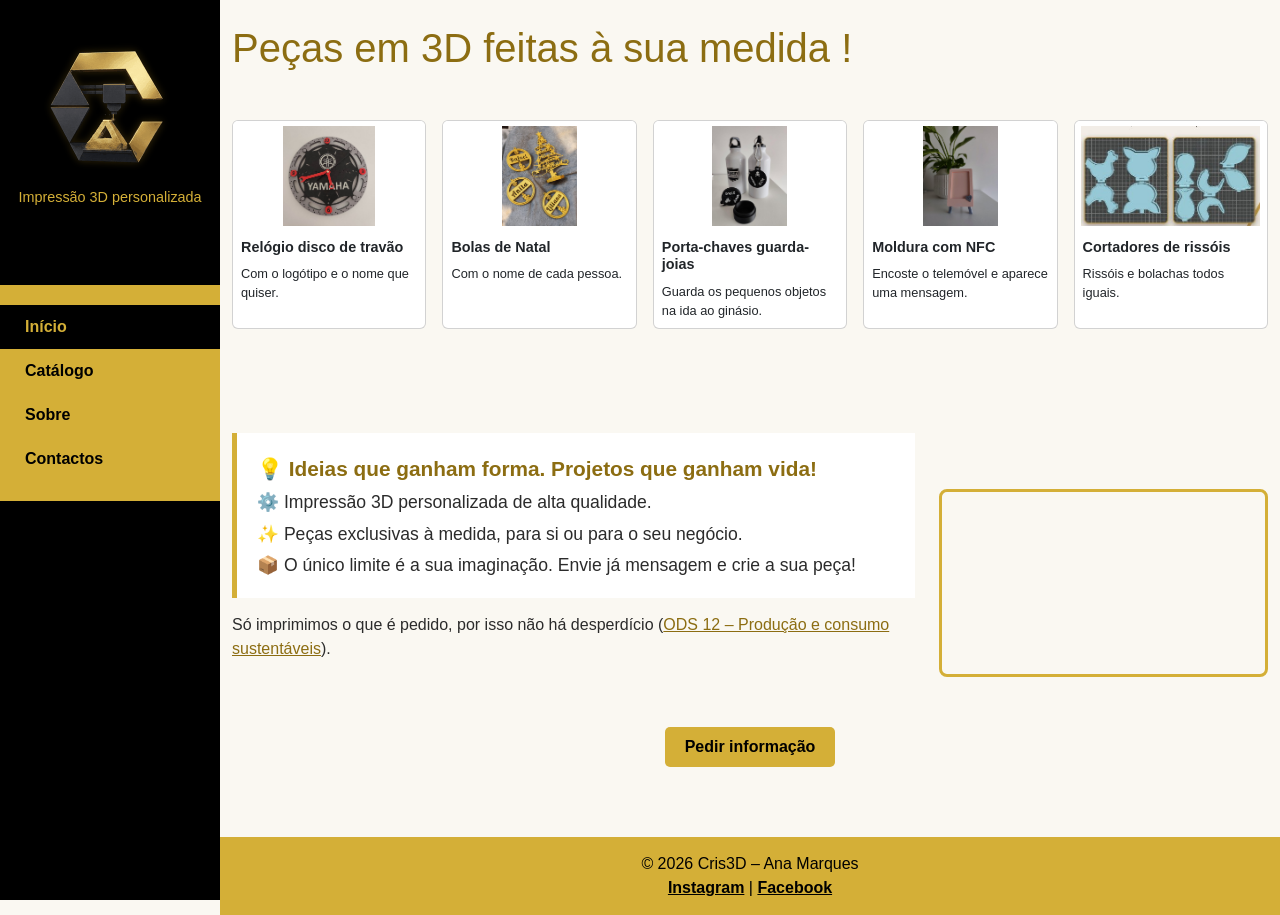
==== index.html @ 52963b5e "Add files via upload" ====
<!DOCTYPE html>
<html lang="pt">
<head>
	<meta charset="UTF-8">
	<meta name="viewport" content="width=device-width, initial-scale=1">
	<title>Início | Cris3D</title>
	<link href="https://cdn.jsdelivr.net/npm/bootstrap@5.3.3/dist/css/bootstrap.min.css" rel="stylesheet">
	<link href="style.css" rel="stylesheet">
</head>
<body>
	<header>
		<div class="container text-center py-3">
			<img src="img/logo-animado.gif" alt="Logótipo Cris3D a imprimir a pirâmide" class="logo-menu">
			<p class="slogan">Impressão 3D personalizada</p>
		</div>
		<nav>
			<ul class="menu">
				<li><a href="index.html" class="ativo" aria-current="page">Início</a></li>
				<li><a href="catalogo.html">Catálogo</a></li>
				<li><a href="sobre.html">Sobre</a></li>
				<li><a href="contactos.html">Contactos</a></li>
			</ul>
		</nav>
	</header>
	<main class="container py-4">
		<h1 class="mb-5">Peças em 3D feitas à sua medida !</h1>
		<div class="row row-cols-2 row-cols-md-3 row-cols-lg-5 g-3">
			<div class="col">
				<div class="card h-100">
					<img src="img/relogio-disco.jpg" class="card-img-top" alt="Relógio de parede em forma de disco de travão">
					<div class="card-body">
						<h3>Relógio disco de travão</h3>
						<p>Com o logótipo e o nome que quiser.</p>
					</div>
				</div>
			</div>
			<div class="col">
				<div class="card h-100">
					<img src="img/bolas-natal.jpg" class="card-img-top" alt="Bolas de Natal douradas com nomes">
					<div class="card-body">
						<h3>Bolas de Natal</h3>
						<p>Com o nome de cada pessoa.</p>
					</div>
				</div>
			</div>
			<div class="col">
				<div class="card h-100">
					<img src="img/porta-chaves-anilha.jpg" class="card-img-top" alt="Porta-chaves em forma de anilha de ginásio">
					<div class="card-body">
						<h3>Porta-chaves guarda-joias</h3>
						<p>Guarda os pequenos objetos na ida ao ginásio.</p>
					</div>
				</div>
			</div>
			<div class="col">
				<div class="card h-100">
					<img src="img/moldura.jpg" class="card-img-top" alt="Moldura cor-de-rosa com cavalete e coração com NFC">
					<div class="card-body">
						<h3>Moldura com NFC</h3>
						<p>Encoste o telemóvel e aparece uma mensagem.</p>
					</div>
				</div>
			</div>
			<div class="col">
				<div class="card h-100">
					<img src="img/cortadores-bolachas.jpg" class="card-img-top" alt="Desenho 3D de cortadores">
					<div class="card-body">
						<h3>Cortadores de rissóis</h3>
						<p>Rissóis e bolachas todos iguais.</p>
					</div>
				</div>
			</div>
		</div>
		<div class="row g-4 align-items-end espaco-slogan">
			<div class="col-md-8">
				<div class="apresentacao">
					<p class="destaque">&#128161; Ideias que ganham forma. Projetos que ganham vida!</p>
					<p>&#9881;&#65039; Impressão 3D personalizada de alta qualidade.</p>
					<p>&#10024; Peças exclusivas à medida, para si ou para o seu negócio.</p>
					<p>&#128230; O único limite é a sua imaginação. Envie já mensagem e crie a sua peça!</p>
				</div>
				<p>Só imprimimos o que é pedido, por isso não há desperdício
				(<a href="https://ods.pt/ods/" target="_blank" title="Objetivos de Desenvolvimento Sustentável">ODS 12 &ndash; Produção e consumo sustentáveis</a>).</p>
			</div>
			<div class="col-md-4">
				<div class="ratio ratio-16x9 video-promo">
					<iframe src="https://www.youtube.com/embed/fbozHAjJ8dA"
						title="Vídeo de apresentação da Cris3D"
						referrerpolicy="strict-origin-when-cross-origin" allowfullscreen></iframe>
				</div>
			</div>
		</div>
		<p class="text-center espaco-botao">
			<a href="contactos.html" class="botao">Pedir informação</a>
		</p>
	</main>
	<footer>
		<p>&copy; 2026 Cris3D &ndash; Ana Marques</p>
		<p>
			<a href="https://www.instagram.com/cris3d.print/" target="_blank">Instagram</a> |
			<a href="https://www.facebook.com/CRIS3DPRINT" target="_blank">Facebook</a>
		</p>
	</footer>

</body>
</html>
---- style.css ----
body {
	font-family: verdana, arial, sans-serif;
	background-color: #FAF8F2;
	color: #2B2B2B;
	min-height: 100vh;         
	display: flex;
	flex-direction: column;    
	padding-left: 220px;       
}

main {
	flex: 1;                 
}

main a {
	color: #8C6D12;
}

h1, h2 {
	color: #8C6D12;
}

h2 {
	margin-top: 30px;
}

header {
	background-color: black;
	position: fixed;         
	top: 0;
	left: 0;
	width: 220px;
	height: 100vh;             
	overflow-y: auto;
}

header .container {
	padding-top: 30px !important;
}

.logo-menu {
	width: 160px;              
	height: auto;
}

.slogan {
	color: #D4AF37;
	margin: 5px 0 0 0;
	font-size: 0.9rem;
}

.menu {
	list-style: none;
	background-color: #D4AF37;  
	text-align: left;
	padding: 20px 0;
	margin-top: 60px;          
	margin-bottom: 0;
}

.menu li {
	display: block;            
	margin: 0;
}

.menu a {
	display: block;
	padding: 10px 25px;
	color: black;
	font-weight: bold;
	text-decoration: none;
}

.menu a.ativo,
.menu a:hover {
	background-color: black;
	color: #D4AF37;
}

.apresentacao {
	max-width: 800px;
	padding: 15px 20px;
	margin-bottom: 15px;
	border-left: 5px solid #D4AF37;
	background-color: white;
}

.apresentacao p {
	margin: 5px 0;
	font-size: 1.1rem;
}

.apresentacao .destaque {
	font-weight: bold;
	font-size: 1.3rem;
	color: #8C6D12;
}

.espaco-slogan {
	margin-top: 80px;
}

.espaco-botao {
	margin-top: 50px;
}

.video-promo {
	border: 3px solid #D4AF37;
	border-radius: 8px;
	overflow: hidden;
}


.card-img-top {
	height: 110px;
	object-fit: contain;       
	background-color: white;
	padding: 5px;
}

.card-body {
	padding: 8px;
}

.card h3 {
	font-size: 0.9rem;
	font-weight: bold;
}

.card p {
	font-size: 0.8rem;
	margin: 0;
}


.material h3 {
	font-size: 1.3rem;
	color: #8C6D12;
}

.material p {
	font-size: 1rem;
	margin-bottom: 8px;
}


.contactos {
	padding: 10px 15px;
	border-left: 5px solid #D4AF37;
	background-color: white;
	font-size: 0.9rem;
}

.contactos p {
	margin: 3px 0;
}

.contactos address {
	margin: 0;
}


.obrigado {
	max-width: 600px;
	margin: 40px auto;
	padding: 30px;
	background-color: white;
	border-top: 5px solid #D4AF37;
}

.botao {
	display: inline-block;
	padding: 8px 20px;
	border: none;
	border-radius: 5px;
	background-color: #D4AF37;
	color: black;
	font-weight: bold;
	text-decoration: none;
}

.botao:hover {
	background-color: #B8962E; 
}


footer {
	background-color: #D4AF37;
	color: black;
	text-align: center;
	padding: 15px;
	margin-top: 30px;
}

footer p {
	margin: 0;
}

footer a {
	color: black;
	font-weight: bold;
}
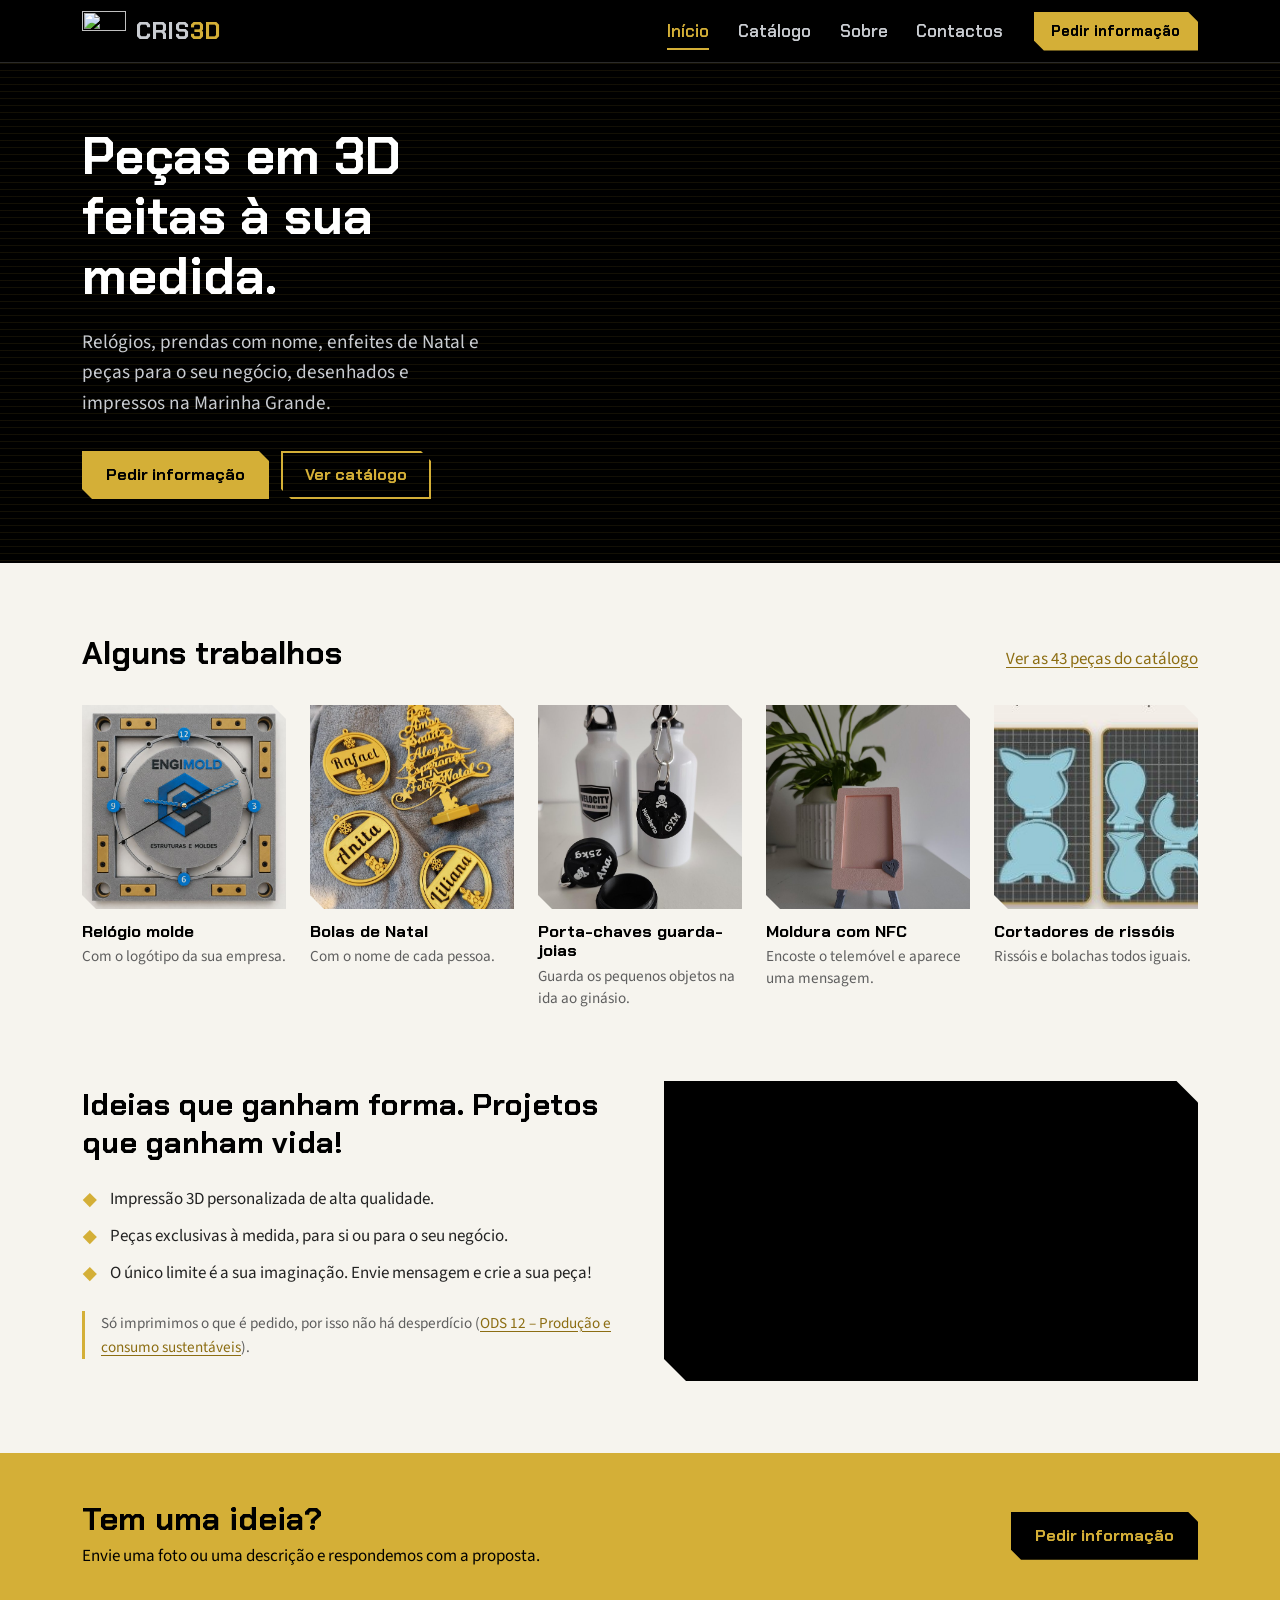
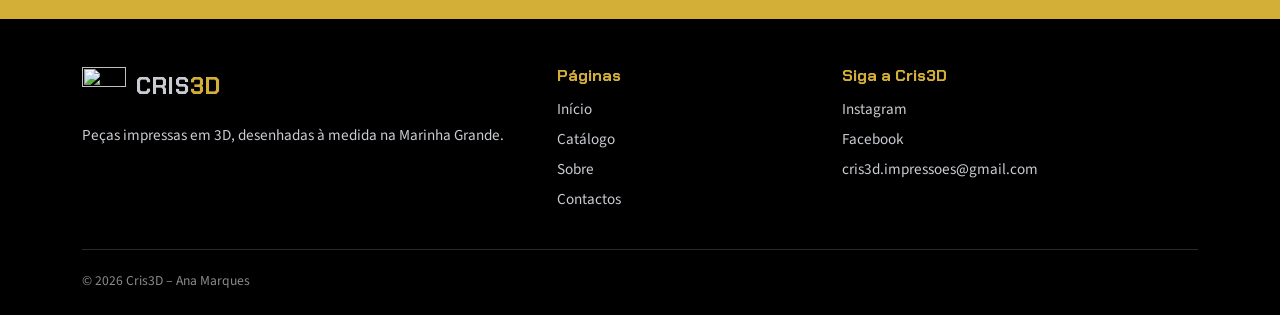
==== commit d58af5d2: "Add files via upload" ====
--- a/index.html
+++ b/index.html
@@ -3,104 +3,198 @@
 <head>
 	<meta charset="UTF-8">
 	<meta name="viewport" content="width=device-width, initial-scale=1">
-	<title>Início | Cris3D</title>
+	<title>Cris3D | Impressão 3D personalizada na Marinha Grande</title>
+	<meta name="description" content="Peças impressas em 3D à sua medida: relógios, prendas personalizadas, enfeites de Natal, porta-chaves e peças para empresas. Marinha Grande.">
+	<link rel="icon" href="img/emblema.png" type="image/png">
+	<link rel="preconnect" href="https://fonts.googleapis.com">
+	<link rel="preconnect" href="https://fonts.gstatic.com" crossorigin>
+	<link href="https://fonts.googleapis.com/css2?family=Chakra+Petch:wght@600;700&family=Source+Sans+3:wght@400;600&display=swap" rel="stylesheet">
 	<link href="https://cdn.jsdelivr.net/npm/bootstrap@5.3.3/dist/css/bootstrap.min.css" rel="stylesheet">
 	<link href="style.css" rel="stylesheet">
 </head>
 <body>
-	<header>
-		<div class="container text-center py-3">
-			<img src="img/logo-animado.gif" alt="Logótipo Cris3D a imprimir a pirâmide" class="logo-menu">
-			<p class="slogan">Impressão 3D personalizada</p>
-		</div>
-		<nav>
-			<ul class="menu">
-				<li><a href="index.html" class="ativo" aria-current="page">Início</a></li>
-				<li><a href="catalogo.html">Catálogo</a></li>
-				<li><a href="sobre.html">Sobre</a></li>
-				<li><a href="contactos.html">Contactos</a></li>
-			</ul>
+	<header class="cabecalho">
+		<nav class="navbar navbar-expand-lg" aria-label="Menu principal">
+			<div class="container">
+				<a class="marca" href="index.html">
+					<img src="img/emblema.png" alt="" width="44" height="40">
+					<span class="marca-nome">CRIS<span>3D</span></span>
+				</a>
+				<button class="navbar-toggler" type="button" data-bs-toggle="collapse" data-bs-target="#menu"
+					aria-controls="menu" aria-expanded="false" aria-label="Abrir menu">
+					<span class="navbar-toggler-icon"></span>
+				</button>
+				<div class="collapse navbar-collapse" id="menu">
+					<ul class="navbar-nav ms-auto align-items-lg-center">
+						<li class="nav-item"><a class="nav-link ativo" aria-current="page" href="index.html">Início</a></li>
+						<li class="nav-item"><a class="nav-link" href="catalogo.html">Catálogo</a></li>
+						<li class="nav-item"><a class="nav-link" href="sobre.html">Sobre</a></li>
+						<li class="nav-item"><a class="nav-link" href="contactos.html">Contactos</a></li>
+					</ul>
+					<a href="contactos.html" class="botao botao-pequeno ms-lg-3">Pedir informação</a>
+				</div>
+			</div>
 		</nav>
 	</header>
-	<main class="container py-4">
-		<h1 class="mb-5">Peças em 3D feitas à sua medida !</h1>
-		<div class="row row-cols-2 row-cols-md-3 row-cols-lg-5 g-3">
-			<div class="col">
-				<div class="card h-100">
-					<img src="img/relogio-disco.jpg" class="card-img-top" alt="Relógio de parede em forma de disco de travão">
-					<div class="card-body">
-						<h3>Relógio disco de travão</h3>
-						<p>Com o logótipo e o nome que quiser.</p>
-					</div>
-				</div>
-			</div>
-			<div class="col">
-				<div class="card h-100">
-					<img src="img/bolas-natal.jpg" class="card-img-top" alt="Bolas de Natal douradas com nomes">
-					<div class="card-body">
-						<h3>Bolas de Natal</h3>
-						<p>Com o nome de cada pessoa.</p>
-					</div>
-				</div>
-			</div>
-			<div class="col">
-				<div class="card h-100">
-					<img src="img/porta-chaves-anilha.jpg" class="card-img-top" alt="Porta-chaves em forma de anilha de ginásio">
-					<div class="card-body">
-						<h3>Porta-chaves guarda-joias</h3>
-						<p>Guarda os pequenos objetos na ida ao ginásio.</p>
-					</div>
-				</div>
-			</div>
-			<div class="col">
-				<div class="card h-100">
-					<img src="img/moldura.jpg" class="card-img-top" alt="Moldura cor-de-rosa com cavalete e coração com NFC">
-					<div class="card-body">
-						<h3>Moldura com NFC</h3>
-						<p>Encoste o telemóvel e aparece uma mensagem.</p>
-					</div>
-				</div>
-			</div>
-			<div class="col">
-				<div class="card h-100">
-					<img src="img/cortadores-bolachas.jpg" class="card-img-top" alt="Desenho 3D de cortadores">
-					<div class="card-body">
-						<h3>Cortadores de rissóis</h3>
-						<p>Rissóis e bolachas todos iguais.</p>
-					</div>
-				</div>
+
+	<main>
+		<section class="abertura">
+			<div class="container">
+				<div class="row align-items-center g-4 g-lg-5">
+					<div class="col-lg-7">
+						<h1>Peças em 3D feitas à sua medida.</h1>
+						<p>Relógios, prendas com nome, enfeites de Natal e peças para o seu negócio, desenhados e impressos na Marinha Grande.</p>
+						<div class="botoes">
+							<a href="contactos.html" class="botao">Pedir informação</a>
+							<a href="catalogo.html" class="botao botao-contorno">Ver catálogo</a>
+						</div>
+					</div>
+					<div class="col-lg-5">
+						<video class="abertura-video" autoplay muted loop playsinline poster="img/logo-impressao-poster.jpg"
+							aria-label="Animação do logótipo Cris3D: a impressora imprime uma pirâmide dourada">
+							<source src="img/logo-impressao.mp4" type="video/mp4">
+						</video>
+					</div>
+				</div>
+			</div>
+		</section>
+
+		<section class="secao">
+			<div class="container">
+				<div class="secao-titulo">
+					<h2>Alguns trabalhos</h2>
+					<a href="catalogo.html">Ver as 43 peças do catálogo</a>
+				</div>
+				<div class="row row-cols-2 row-cols-md-3 row-cols-lg-5 g-4">
+			<div class="col">
+				<article class="peca">
+					<button type="button" class="peca-foto" data-foto="img/relogio-molde.jpg" aria-label="Ampliar foto: Relógio molde">
+						<img src="img/relogio-molde.jpg" alt="Relógio de parede quadrado em forma de molde, com o logótipo da empresa" loading="lazy">
+					</button>
+					<h3>Relógio molde</h3>
+					<p>Com o logótipo da sua empresa.</p>
+				</article>
+			</div>
+			<div class="col">
+				<article class="peca">
+					<button type="button" class="peca-foto" data-foto="img/bolas-natal.jpg" aria-label="Ampliar foto: Bolas de Natal">
+						<img src="img/bolas-natal.jpg" alt="Bolas de Natal douradas com nomes" loading="lazy">
+					</button>
+					<h3>Bolas de Natal</h3>
+					<p>Com o nome de cada pessoa.</p>
+				</article>
+			</div>
+			<div class="col">
+				<article class="peca">
+					<button type="button" class="peca-foto" data-foto="img/porta-chaves-anilha.jpg" aria-label="Ampliar foto: Porta-chaves guarda-joias">
+						<img src="img/porta-chaves-anilha.jpg" alt="Porta-chaves em forma de anilha de ginásio, que abre e serve de caixinha" loading="lazy">
+					</button>
+					<h3>Porta-chaves guarda-joias</h3>
+					<p>Guarda os pequenos objetos na ida ao ginásio.</p>
+				</article>
+			</div>
+			<div class="col">
+				<article class="peca">
+					<button type="button" class="peca-foto" data-foto="img/moldura.jpg" aria-label="Ampliar foto: Moldura com NFC">
+						<img src="img/moldura.jpg" alt="Moldura cor-de-rosa com cavalete e coração com símbolo NFC" loading="lazy">
+					</button>
+					<h3>Moldura com NFC</h3>
+					<p>Encoste o telemóvel e aparece uma mensagem.</p>
+				</article>
+			</div>
+			<div class="col">
+				<article class="peca">
+					<button type="button" class="peca-foto" data-foto="img/cortadores-bolachas.jpg" aria-label="Ampliar foto: Cortadores de rissóis">
+						<img src="img/cortadores-bolachas.jpg" alt="Cortadores de bolachas impressos em 3D, em forma de galinha, porco, peixe e pássaro" loading="lazy">
+					</button>
+					<h3>Cortadores de rissóis</h3>
+					<p>Rissóis e bolachas todos iguais.</p>
+				</article>
+			</div>
+				</div>
+			</div>
+		</section>
+
+		<section class="secao pt-0">
+			<div class="container">
+				<div class="row g-4 g-lg-5 align-items-center">
+					<div class="col-lg-6">
+						<p class="lema">Ideias que ganham forma. Projetos que ganham vida!</p>
+						<ul class="lista-marcas">
+							<li>Impressão 3D personalizada de alta qualidade.</li>
+							<li>Peças exclusivas à medida, para si ou para o seu negócio.</li>
+							<li>O único limite é a sua imaginação. Envie mensagem e crie a sua peça!</li>
+						</ul>
+						<p class="nota-ods">Só imprimimos o que é pedido, por isso não há desperdício
+						(<a href="https://ods.pt/objetivos/12-producao-e-consumo-sustentaveis/" target="_blank" rel="noopener">ODS 12 &ndash; Produção e consumo sustentáveis</a>).</p>
+					</div>
+					<div class="col-lg-6">
+						<div class="ratio ratio-16x9 video-promo">
+							<iframe src="https://www.youtube-nocookie.com/embed/fbozHAjJ8dA"
+								title="Vídeo de apresentação da Cris3D" loading="lazy"
+								referrerpolicy="strict-origin-when-cross-origin" allowfullscreen></iframe>
+						</div>
+					</div>
+				</div>
+			</div>
+		</section>
+
+		<section class="convite">
+			<div class="container d-md-flex justify-content-between align-items-center gap-4">
+				<div class="mb-3 mb-md-0">
+					<h2>Tem uma ideia?</h2>
+					<p>Envie uma foto ou uma descrição e respondemos com a proposta.</p>
+				</div>
+				<a href="contactos.html" class="botao">Pedir informação</a>
+			</div>
+		</section>
+	</main>
+
+	<dialog class="ampliacao" id="ampliacao" aria-labelledby="ampliacao-titulo">
+		<img src="" alt="" id="ampliacao-foto">
+		<div class="ampliacao-texto">
+			<h2 id="ampliacao-titulo"></h2>
+			<p id="ampliacao-descricao"></p>
+			<div class="ampliacao-acoes">
+				<a href="contactos.html" class="botao" id="ampliacao-pedir">Pedir esta peça</a>
+				<button type="button" class="botao-fechar" id="ampliacao-fechar">Fechar</button>
 			</div>
 		</div>
-		<div class="row g-4 align-items-end espaco-slogan">
-			<div class="col-md-8">
-				<div class="apresentacao">
-					<p class="destaque">&#128161; Ideias que ganham forma. Projetos que ganham vida!</p>
-					<p>&#9881;&#65039; Impressão 3D personalizada de alta qualidade.</p>
-					<p>&#10024; Peças exclusivas à medida, para si ou para o seu negócio.</p>
-					<p>&#128230; O único limite é a sua imaginação. Envie já mensagem e crie a sua peça!</p>
-				</div>
-				<p>Só imprimimos o que é pedido, por isso não há desperdício
-				(<a href="https://ods.pt/ods/" target="_blank" title="Objetivos de Desenvolvimento Sustentável">ODS 12 &ndash; Produção e consumo sustentáveis</a>).</p>
-			</div>
-			<div class="col-md-4">
-				<div class="ratio ratio-16x9 video-promo">
-					<iframe src="https://www.youtube.com/embed/fbozHAjJ8dA"
-						title="Vídeo de apresentação da Cris3D"
-						referrerpolicy="strict-origin-when-cross-origin" allowfullscreen></iframe>
-				</div>
-			</div>
+	</dialog>
+
+	<footer class="rodape">
+		<div class="container">
+			<div class="row g-4">
+				<div class="col-md-5">
+					<a class="marca mb-3" href="index.html">
+						<img src="img/emblema.png" alt="" width="44" height="40">
+						<span class="marca-nome">CRIS<span>3D</span></span>
+					</a>
+					<p class="texto-curto mb-0">Peças impressas em 3D, desenhadas à medida na Marinha Grande.</p>
+				</div>
+				<div class="col-6 col-md-3">
+					<h2>Páginas</h2>
+					<ul>
+						<li><a href="index.html">Início</a></li>
+						<li><a href="catalogo.html">Catálogo</a></li>
+						<li><a href="sobre.html">Sobre</a></li>
+						<li><a href="contactos.html">Contactos</a></li>
+					</ul>
+				</div>
+				<div class="col-12 col-sm-6 col-md-4">
+					<h2>Siga a Cris3D</h2>
+					<ul>
+						<li><a href="https://www.instagram.com/cris3d.print/" target="_blank" rel="noopener">Instagram</a></li>
+						<li><a href="https://www.facebook.com/CRIS3DPRINT" target="_blank" rel="noopener">Facebook</a></li>
+						<li><a href="mailto:cris3d.impressoes@gmail.com">cris3d.impressoes@gmail.com</a></li>
+					</ul>
+				</div>
+			</div>
+			<p class="rodape-fim mb-0">&copy; 2026 Cris3D &ndash; Ana Marques</p>
 		</div>
-		<p class="text-center espaco-botao">
-			<a href="contactos.html" class="botao">Pedir informação</a>
-		</p>
-	</main>
-	<footer>
-		<p>&copy; 2026 Cris3D &ndash; Ana Marques</p>
-		<p>
-			<a href="https://www.instagram.com/cris3d.print/" target="_blank">Instagram</a> |
-			<a href="https://www.facebook.com/CRIS3DPRINT" target="_blank">Facebook</a>
-		</p>
 	</footer>
 
+	<script src="https://cdn.jsdelivr.net/npm/bootstrap@5.3.3/dist/js/bootstrap.bundle.min.js"></script>
+	<script src="js/pecas.js"></script>
 </body>
-</html>+</html>
--- a/style.css
+++ b/style.css
@@ -1,203 +1,701 @@
+/* =========================================================
+   Cris3D — folha de estilos
+   Ideia: os cantos cortados do logótipo e as linhas das
+   camadas da impressão 3D são a "assinatura" do site.
+   ========================================================= */
+
+:root {
+	--preto: #000000;
+	--carvao: #1B1B1E;      /* superfícies escuras */
+	--ouro: #D4AF37;        /* cor da marca */
+	--ouro-escuro: #8C6D12; /* texto dourado sobre fundo claro */
+	--prata: #C9CCD1;       /* como o "CRIS" do logótipo */
+	--papel: #F6F4EE;       /* fundo das páginas */
+	--tinta: #222222;       /* texto normal */
+	--cinza: #5E5E5E;       /* texto secundário */
+
+	--corte: 14px;          /* tamanho do canto cortado */
+	--fonte-titulos: "Chakra Petch", "Trebuchet MS", sans-serif;
+	--fonte-texto: "Source Sans 3", "Segoe UI", Arial, sans-serif;
+}
+
+/* ---------- Base ---------- */
 
 body {
-	font-family: verdana, arial, sans-serif;
-	background-color: #FAF8F2;
-	color: #2B2B2B;
-	min-height: 100vh;         
+	font-family: var(--fonte-texto);
+	font-size: 1.0625rem;
+	line-height: 1.6;
+	background-color: var(--papel);
+	color: var(--tinta);
+	min-height: 100vh;
 	display: flex;
-	flex-direction: column;    
-	padding-left: 220px;       
+	flex-direction: column;
 }
 
 main {
-	flex: 1;                 
-}
+	flex: 1;
+}
+
+h1, h2, h3 {
+	font-family: var(--fonte-titulos);
+	font-weight: 700;
+	line-height: 1.15;
+	color: var(--preto);
+}
+
+h1 { font-size: clamp(2rem, 4.5vw, 3.25rem); }
+h2 { font-size: clamp(1.5rem, 3vw, 2rem); margin-bottom: 1rem; }
+h3 { font-size: 1.1rem; }
 
 main a {
-	color: #8C6D12;
-}
-
-h1, h2 {
-	color: #8C6D12;
-}
-
-h2 {
-	margin-top: 30px;
-}
-
-header {
-	background-color: black;
-	position: fixed;         
+	color: var(--ouro-escuro);
+	text-underline-offset: 3px;
+}
+
+a:focus-visible,
+button:focus-visible,
+.form-control:focus,
+.form-select:focus {
+	outline: 3px solid var(--ouro);
+	outline-offset: 2px;
+	box-shadow: none;
+}
+
+.texto-curto {
+	max-width: 62ch;
+}
+
+.secao {
+	padding: 4.5rem 0;
+}
+
+.secao-titulo {
+	display: flex;
+	justify-content: space-between;
+	align-items: baseline;
+	gap: 1rem;
+	flex-wrap: wrap;
+	margin-bottom: 2rem;
+}
+
+.secao-titulo h2 {
+	margin: 0;
+}
+
+/* ---------- Cabeçalho ---------- */
+
+.cabecalho {
+	position: sticky;
 	top: 0;
-	left: 0;
-	width: 220px;
-	height: 100vh;             
-	overflow-y: auto;
-}
-
-header .container {
-	padding-top: 30px !important;
-}
-
-.logo-menu {
-	width: 160px;              
+	z-index: 1000;
+	background-color: var(--preto);
+	border-bottom: 1px solid #2A2A2A;
+}
+
+.cabecalho .navbar {
+	padding: 0.6rem 0;
+}
+
+.marca {
+	display: flex;
+	align-items: center;
+	gap: 0.6rem;
+	text-decoration: none;
+}
+
+.marca img {
+	width: 44px;
 	height: auto;
 }
 
-.slogan {
-	color: #D4AF37;
-	margin: 5px 0 0 0;
-	font-size: 0.9rem;
-}
-
-.menu {
-	list-style: none;
-	background-color: #D4AF37;  
-	text-align: left;
-	padding: 20px 0;
-	margin-top: 60px;          
-	margin-bottom: 0;
-}
-
-.menu li {
-	display: block;            
-	margin: 0;
-}
-
-.menu a {
-	display: block;
-	padding: 10px 25px;
-	color: black;
-	font-weight: bold;
-	text-decoration: none;
-}
-
-.menu a.ativo,
-.menu a:hover {
-	background-color: black;
-	color: #D4AF37;
-}
-
-.apresentacao {
-	max-width: 800px;
-	padding: 15px 20px;
-	margin-bottom: 15px;
-	border-left: 5px solid #D4AF37;
-	background-color: white;
-}
-
-.apresentacao p {
-	margin: 5px 0;
-	font-size: 1.1rem;
-}
-
-.apresentacao .destaque {
-	font-weight: bold;
-	font-size: 1.3rem;
-	color: #8C6D12;
-}
-
-.espaco-slogan {
-	margin-top: 80px;
-}
-
-.espaco-botao {
-	margin-top: 50px;
-}
-
-.video-promo {
-	border: 3px solid #D4AF37;
-	border-radius: 8px;
-	overflow: hidden;
-}
-
-
-.card-img-top {
-	height: 110px;
-	object-fit: contain;       
-	background-color: white;
-	padding: 5px;
-}
-
-.card-body {
-	padding: 8px;
-}
-
-.card h3 {
-	font-size: 0.9rem;
-	font-weight: bold;
-}
-
-.card p {
-	font-size: 0.8rem;
-	margin: 0;
-}
-
-
-.material h3 {
-	font-size: 1.3rem;
-	color: #8C6D12;
-}
-
-.material p {
-	font-size: 1rem;
-	margin-bottom: 8px;
-}
-
-
-.contactos {
-	padding: 10px 15px;
-	border-left: 5px solid #D4AF37;
-	background-color: white;
-	font-size: 0.9rem;
-}
-
-.contactos p {
-	margin: 3px 0;
-}
-
-.contactos address {
-	margin: 0;
-}
-
-
-.obrigado {
-	max-width: 600px;
-	margin: 40px auto;
-	padding: 30px;
-	background-color: white;
-	border-top: 5px solid #D4AF37;
-}
+.marca-nome {
+	font-family: var(--fonte-titulos);
+	font-weight: 700;
+	font-size: 1.45rem;
+	letter-spacing: 0.04em;
+	color: var(--prata);
+}
+
+.marca-nome span {
+	color: var(--ouro);
+}
+
+.cabecalho .nav-link {
+	font-family: var(--fonte-titulos);
+	font-weight: 600;
+	color: var(--prata);
+	padding: 0.5rem 0.9rem !important;
+	position: relative;
+}
+
+.cabecalho .nav-link:hover {
+	color: #FFFFFF;
+}
+
+/* a página atual fica sublinhada a dourado */
+.cabecalho .nav-link.ativo {
+	color: var(--ouro);
+}
+
+.cabecalho .nav-link.ativo::after {
+	content: "";
+	position: absolute;
+	left: 0.9rem;
+	right: 0.9rem;
+	bottom: 0.2rem;
+	height: 2px;
+	background-color: var(--ouro);
+}
+
+.navbar-toggler {
+	border-color: var(--ouro);
+	padding: 0.35rem 0.6rem;
+}
+
+.navbar-toggler-icon {
+	background-image: url("data:image/svg+xml,%3csvg xmlns='http://www.w3.org/2000/svg' viewBox='0 0 30 30'%3e%3cpath stroke='%23D4AF37' stroke-linecap='round' stroke-width='2.2' d='M4 7h22M4 15h22M4 23h22'/%3e%3c/svg%3e");
+}
+
+@media (max-width: 991.98px) {
+	.cabecalho .navbar-collapse {
+		padding: 0.75rem 0 1rem;
+	}
+
+	.cabecalho .nav-link {
+		padding-left: 0 !important;
+	}
+
+	.cabecalho .nav-link.ativo::after {
+		left: 0;
+		right: auto;
+		width: 2rem;
+	}
+
+	.cabecalho .botao {
+		margin-top: 0.5rem;
+	}
+}
+
+/* ---------- Botões (com o canto cortado do logótipo) ---------- */
 
 .botao {
 	display: inline-block;
-	padding: 8px 20px;
+	padding: 0.7rem 1.5rem;
 	border: none;
-	border-radius: 5px;
-	background-color: #D4AF37;
-	color: black;
-	font-weight: bold;
+	background-color: var(--ouro);
+	color: var(--preto);
+	font-family: var(--fonte-titulos);
+	font-weight: 700;
+	font-size: 1rem;
 	text-decoration: none;
+	clip-path: polygon(0 0, calc(100% - 10px) 0, 100% 10px, 100% 100%, 10px 100%, 0 calc(100% - 10px));
+	transition: background-color 0.2s;
 }
 
 .botao:hover {
-	background-color: #B8962E; 
-}
-
-
-footer {
-	background-color: #D4AF37;
-	color: black;
+	background-color: #E6C452;
+	color: var(--preto);
+}
+
+.botao-contorno {
+	background-color: transparent;
+	color: var(--ouro);
+	box-shadow: inset 0 0 0 2px var(--ouro);
+}
+
+.botao-contorno:hover {
+	background-color: var(--ouro);
+}
+
+.botao-pequeno {
+	padding: 0.45rem 1.1rem;
+	font-size: 0.95rem;
+}
+
+/* ---------- Faixa de abertura (página inicial) ---------- */
+
+.abertura {
+	position: relative;
+	background-color: var(--preto);
+	color: var(--prata);
+	overflow: hidden;
+}
+
+/* linhas finas como as camadas de uma peça impressa */
+.abertura::before {
+	content: "";
+	position: absolute;
+	inset: 0;
+	background-image: repeating-linear-gradient(
+		to bottom,
+		rgba(212, 175, 55, 0.09) 0,
+		rgba(212, 175, 55, 0.09) 1px,
+		transparent 1px,
+		transparent 7px
+	);
+	pointer-events: none;
+}
+
+.abertura .container {
+	position: relative;
+	padding-top: 4rem;
+	padding-bottom: 4rem;
+}
+
+.abertura h1 {
+	color: #FFFFFF;
+	margin-bottom: 1.25rem;
+	max-width: 14ch;
+}
+
+.abertura p {
+	font-size: 1.2rem;
+	max-width: 40ch;
+	color: var(--prata);
+	margin-bottom: 2rem;
+}
+
+.abertura .botoes {
+	display: flex;
+	flex-wrap: wrap;
+	gap: 0.75rem;
+}
+
+.abertura-video {
+	width: 100%;
+	max-width: 420px;
+	height: auto;
+	display: block;
+	margin: 0 auto;
+	/* o fundo do vídeo funde-se com as linhas da faixa */
+	mix-blend-mode: lighten;
+	-webkit-mask-image: radial-gradient(closest-side, #000 75%, transparent);
+	mask-image: radial-gradient(closest-side, #000 75%, transparent);
+}
+
+@media (max-width: 991.98px) {
+	.abertura .container {
+		padding-top: 2.5rem;
+		padding-bottom: 2rem;
+	}
+
+	.abertura-video {
+		max-width: 280px;
+	}
+}
+
+/* ---------- Grelha de peças ---------- */
+
+.peca {
+	height: 100%;
+}
+
+.peca-foto {
+	display: block;
+	width: 100%;
+	padding: 0;
+	border: none;
+	background: #FFFFFF;
+	aspect-ratio: 1 / 1;
+	overflow: hidden;
+	clip-path: polygon(0 0, calc(100% - var(--corte)) 0, 100% var(--corte), 100% 100%, var(--corte) 100%, 0 calc(100% - var(--corte)));
+	cursor: zoom-in;
+}
+
+.peca-foto img {
+	width: 100%;
+	height: 100%;
+	object-fit: cover;
+	transition: transform 0.35s ease;
+}
+
+.peca-foto:hover img,
+.peca-foto:focus-visible img {
+	transform: scale(1.05);
+}
+
+.peca h3 {
+	margin: 0.8rem 0 0.25rem;
+	font-size: 1.05rem;
+}
+
+.peca p {
+	margin: 0;
+	font-size: 0.95rem;
+	color: var(--cinza);
+	line-height: 1.45;
+}
+
+/* ---------- Bloco "porquê a Cris3D" ---------- */
+
+.lema {
+	font-family: var(--fonte-titulos);
+	font-weight: 700;
+	font-size: clamp(1.4rem, 2.6vw, 1.9rem);
+	line-height: 1.25;
+	color: var(--preto);
+	margin-bottom: 1.5rem;
+}
+
+.lista-marcas {
+	list-style: none;
+	padding: 0;
+	margin: 0 0 1.5rem;
+}
+
+.lista-marcas li {
+	position: relative;
+	padding-left: 1.75rem;
+	margin-bottom: 0.6rem;
+}
+
+/* pequeno losango dourado no lugar do ponto */
+.lista-marcas li::before {
+	content: "";
+	position: absolute;
+	left: 0.2rem;
+	top: 0.55em;
+	width: 0.6rem;
+	height: 0.6rem;
+	background-color: var(--ouro);
+	transform: rotate(45deg);
+}
+
+.nota-ods {
+	font-size: 0.95rem;
+	color: var(--cinza);
+	border-left: 3px solid var(--ouro);
+	padding-left: 1rem;
+}
+
+.video-promo {
+	background-color: var(--preto);
+	clip-path: polygon(0 0, calc(100% - 22px) 0, 100% 22px, 100% 100%, 22px 100%, 0 calc(100% - 22px));
+}
+
+/* ---------- Faixa final (convite) ---------- */
+
+.convite {
+	background-color: var(--ouro);
+	color: var(--preto);
+	padding: 3rem 0;
+}
+
+.convite h2 {
+	margin: 0 0 0.35rem;
+}
+
+.convite p {
+	margin: 0;
+}
+
+.convite .botao {
+	background-color: var(--preto);
+	color: var(--ouro);
+}
+
+.convite .botao:hover {
+	background-color: var(--carvao);
+	color: #FFFFFF;
+}
+
+/* ---------- Catálogo: filtros ---------- */
+
+.filtros {
+	display: flex;
+	flex-wrap: wrap;
+	gap: 0.5rem;
+	margin: 1.5rem 0 2rem;
+}
+
+.filtro {
+	border: 1.5px solid #CFC8B4;
+	background-color: transparent;
+	color: var(--tinta);
+	font-family: var(--fonte-titulos);
+	font-weight: 600;
+	font-size: 0.95rem;
+	padding: 0.4rem 1rem;
+	border-radius: 999px;
+	transition: background-color 0.2s, border-color 0.2s;
+}
+
+.filtro:hover {
+	border-color: var(--preto);
+}
+
+.filtro[aria-pressed="true"] {
+	background-color: var(--preto);
+	border-color: var(--preto);
+	color: var(--ouro);
+}
+
+.filtro small {
+	font-weight: 400;
+	opacity: 0.7;
+	margin-left: 0.25rem;
+}
+
+@media (max-width: 575.98px) {
+	/* no telemóvel os filtros deslizam para o lado */
+	.filtros {
+		flex-wrap: nowrap;
+		overflow-x: auto;
+		margin-left: -0.75rem;
+		margin-right: -0.75rem;
+		padding: 0 0.75rem 0.5rem;
+		scrollbar-width: none;
+	}
+
+	.filtro {
+		flex: 0 0 auto;
+	}
+}
+
+/* ---------- Catálogo: foto ampliada ---------- */
+
+.ampliacao {
+	border: none;
+	padding: 0;
+	max-width: min(720px, 92vw);
+	width: 100%;
+	background-color: #FFFFFF;
+	clip-path: polygon(0 0, calc(100% - 22px) 0, 100% 22px, 100% 100%, 22px 100%, 0 calc(100% - 22px));
+}
+
+.ampliacao::backdrop {
+	background-color: rgba(0, 0, 0, 0.82);
+}
+
+.ampliacao img {
+	display: block;
+	width: 100%;
+	max-height: 70vh;
+	object-fit: contain;
+	background-color: #F1F1F1;
+}
+
+.ampliacao-texto {
+	padding: 1.25rem 1.5rem 1.5rem;
+}
+
+.ampliacao-texto h2 {
+	font-size: 1.4rem;
+	margin-bottom: 0.4rem;
+}
+
+.ampliacao-texto p {
+	color: var(--cinza);
+	margin-bottom: 1.1rem;
+}
+
+.ampliacao-acoes {
+	display: flex;
+	flex-wrap: wrap;
+	gap: 0.75rem;
+	align-items: center;
+}
+
+.botao-fechar {
+	border: none;
+	background: none;
+	font-family: var(--fonte-titulos);
+	font-weight: 600;
+	color: var(--cinza);
+	text-decoration: underline;
+	text-underline-offset: 3px;
+}
+
+/* ---------- Páginas interiores ---------- */
+
+.topo-pagina {
+	padding: 3.5rem 0 1rem;
+}
+
+.topo-pagina p {
+	font-size: 1.15rem;
+	color: var(--cinza);
+	max-width: 60ch;
+	margin: 0;
+}
+
+/* Sobre: passos do pedido (é mesmo uma sequência, por isso tem números) */
+.passos {
+	list-style: none;
+	counter-reset: passo;
+	padding: 0;
+	margin: 0;
+	display: grid;
+	gap: 1rem;
+}
+
+@media (min-width: 768px) {
+	.passos {
+		grid-template-columns: repeat(4, 1fr);
+	}
+}
+
+.passos li {
+	counter-increment: passo;
+	background-color: #FFFFFF;
+	padding: 1.25rem;
+	border-top: 3px solid var(--ouro);
+}
+
+.passos li::before {
+	content: counter(passo);
+	display: block;
+	font-family: var(--fonte-titulos);
+	font-weight: 700;
+	font-size: 2rem;
+	line-height: 1;
+	color: var(--ouro-escuro);
+	margin-bottom: 0.5rem;
+}
+
+.material {
+	background-color: var(--preto);
+	color: var(--prata);
+	padding: 1.75rem;
+	height: 100%;
+	clip-path: polygon(0 0, calc(100% - 22px) 0, 100% 22px, 100% 100%, 0 100%);
+}
+
+.material h3 {
+	color: var(--ouro);
+	font-size: 1.6rem;
+}
+
+.material strong {
+	color: #FFFFFF;
+}
+
+.material p:last-child {
+	margin-bottom: 0;
+}
+
+.foto-sobre {
+	width: 100%;
+	height: auto;
+	clip-path: polygon(0 0, calc(100% - 28px) 0, 100% 28px, 100% 100%, 28px 100%, 0 calc(100% - 28px));
+}
+
+/* Contactos */
+.formulario {
+	background-color: #FFFFFF;
+	padding: 2rem;
+	border-top: 3px solid var(--ouro);
+}
+
+.form-control,
+.form-select {
+	border-radius: 0;
+	border-color: #CFC8B4;
+}
+
+.cartao-contactos {
+	background-color: var(--preto);
+	color: var(--prata);
+	padding: 2rem;
+	clip-path: polygon(0 0, calc(100% - 22px) 0, 100% 22px, 100% 100%, 0 100%);
+}
+
+.cartao-contactos h2 {
+	color: var(--ouro);
+	font-size: 1.5rem;
+}
+
+.cartao-contactos address {
+	margin: 0;
+}
+
+.cartao-contactos dt {
+	font-family: var(--fonte-titulos);
+	font-weight: 600;
+	color: var(--ouro);
+	font-size: 0.95rem;
+}
+
+.cartao-contactos dd {
+	margin-bottom: 1rem;
+}
+
+.cartao-contactos a {
+	color: #FFFFFF;
+}
+
+/* Obrigado */
+.obrigado {
+	max-width: 620px;
+	margin: 4rem auto;
+	padding: 2.5rem 2rem;
+	background-color: #FFFFFF;
+	border-top: 3px solid var(--ouro);
 	text-align: center;
-	padding: 15px;
-	margin-top: 30px;
-}
-
-footer p {
+}
+
+.obrigado .botoes {
+	display: flex;
+	justify-content: center;
+	flex-wrap: wrap;
+	gap: 0.75rem;
+	margin-top: 1.5rem;
+}
+
+/* ---------- Rodapé ---------- */
+
+.rodape {
+	background-color: var(--preto);
+	color: var(--prata);
+	padding: 3rem 0 1.5rem;
+	font-size: 0.95rem;
+}
+
+.rodape h2 {
+	font-size: 1rem;
+	color: var(--ouro);
+	margin-bottom: 0.75rem;
+}
+
+.rodape ul {
+	list-style: none;
+	padding: 0;
 	margin: 0;
 }
 
-footer a {
-	color: black;
-	font-weight: bold;
-}
+.rodape li {
+	margin-bottom: 0.35rem;
+}
+
+.rodape a {
+	overflow-wrap: anywhere;
+	color: var(--prata);
+	text-decoration: none;
+}
+
+.rodape a:hover {
+	color: var(--ouro);
+	text-decoration: underline;
+}
+
+.rodape-fim {
+	border-top: 1px solid #2A2A2A;
+	margin-top: 2rem;
+	padding-top: 1.25rem;
+	font-size: 0.85rem;
+	color: #8A8A8A;
+}
+
+/* ---------- Menos movimento para quem o pediu no sistema ---------- */
+
+@media (prefers-reduced-motion: reduce) {
+	*, *::before, *::after {
+		transition: none !important;
+		animation: none !important;
+	}
+}
+
+/* botão de contorno sobre fundo claro */
+.botao-contorno.botao-claro {
+	color: var(--preto);
+}
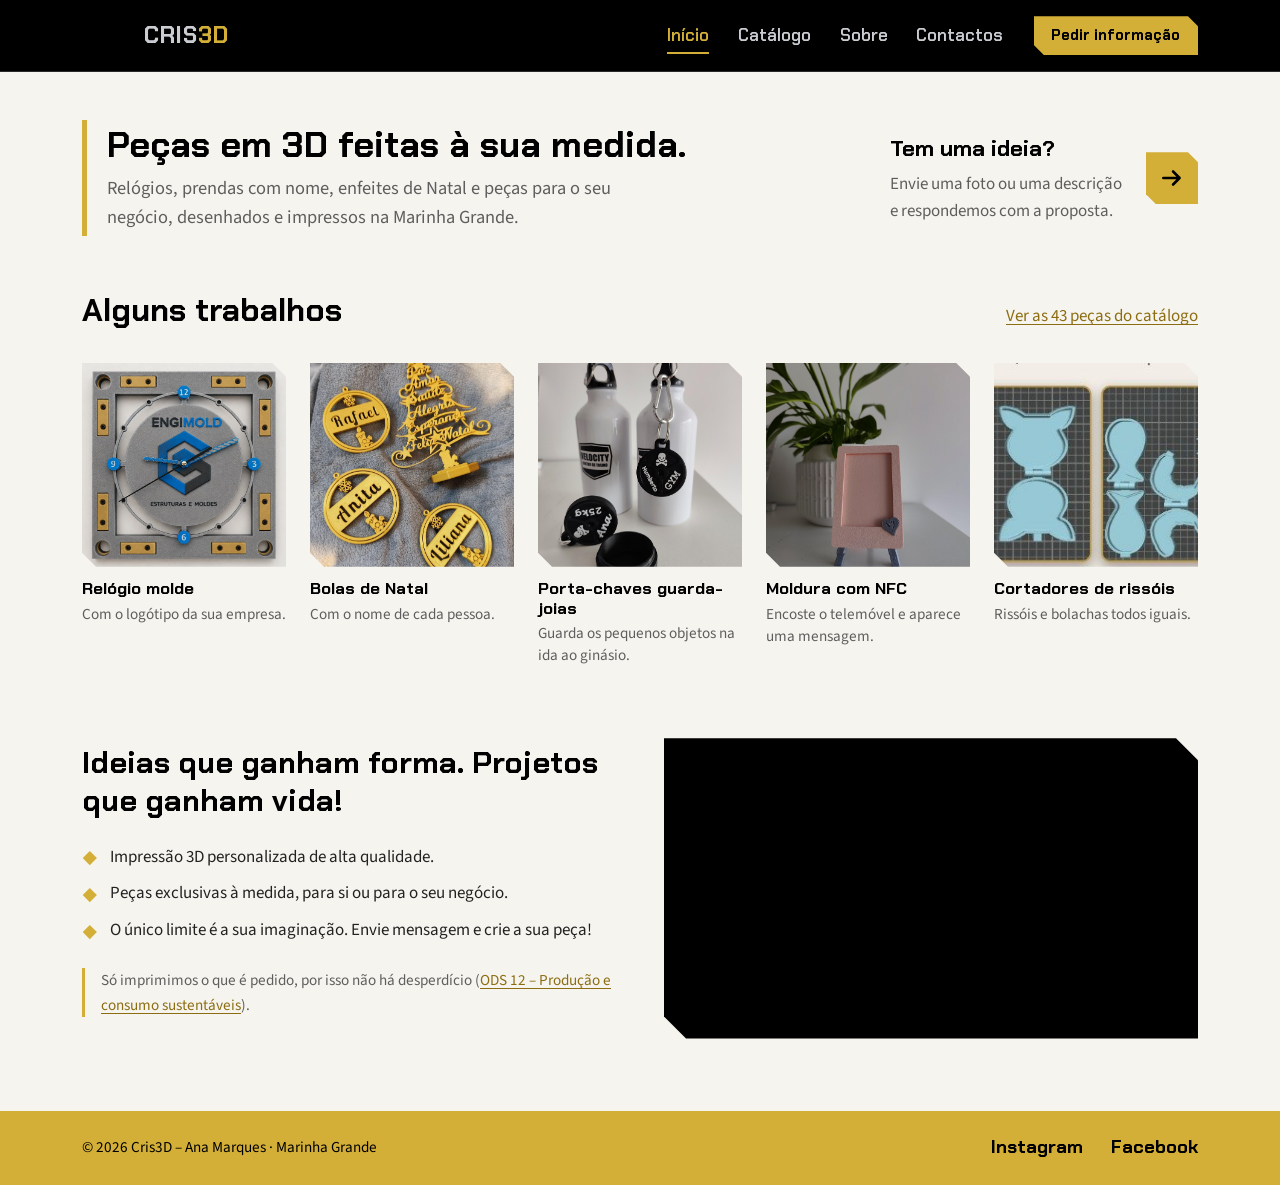
==== commit f2768607: "Add files via upload" ====
--- a/index.html
+++ b/index.html
@@ -16,8 +16,10 @@
 	<header class="cabecalho">
 		<nav class="navbar navbar-expand-lg" aria-label="Menu principal">
 			<div class="container">
-				<a class="marca" href="index.html">
-					<img src="img/emblema.png" alt="" width="44" height="40">
+				<a class="marca" href="index.html" aria-label="Cris3D, página inicial">
+					<video class="marca-logo" autoplay muted loop playsinline poster="img/emblema.png" aria-hidden="true">
+						<source src="img/logo-menu.mp4" type="video/mp4">
+					</video>
 					<span class="marca-nome">CRIS<span>3D</span></span>
 				</a>
 				<button class="navbar-toggler" type="button" data-bs-toggle="collapse" data-bs-target="#menu"
@@ -38,29 +40,29 @@
 	</header>
 
 	<main>
-		<section class="abertura">
+		<section class="secao pt-4 pt-lg-5">
 			<div class="container">
-				<div class="row align-items-center g-4 g-lg-5">
-					<div class="col-lg-7">
-						<h1>Peças em 3D feitas à sua medida.</h1>
-						<p>Relógios, prendas com nome, enfeites de Natal e peças para o seu negócio, desenhados e impressos na Marinha Grande.</p>
-						<div class="botoes">
-							<a href="contactos.html" class="botao">Pedir informação</a>
-							<a href="catalogo.html" class="botao botao-contorno">Ver catálogo</a>
+				<div class="row g-4 align-items-center topo-inicio">
+					<div class="col-lg-8">
+						<div class="abertura">
+							<h1>Peças em 3D feitas à sua medida.</h1>
+							<p>Relógios, prendas com nome, enfeites de Natal e peças para o seu negócio, desenhados e impressos na Marinha Grande.</p>
 						</div>
 					</div>
-					<div class="col-lg-5">
-						<video class="abertura-video" autoplay muted loop playsinline poster="img/logo-impressao-poster.jpg"
-							aria-label="Animação do logótipo Cris3D: a impressora imprime uma pirâmide dourada">
-							<source src="img/logo-impressao.mp4" type="video/mp4">
-						</video>
+					<div class="col-lg-4">
+						<div class="ideia">
+							<div>
+								<p class="ideia-titulo">Tem uma ideia?</p>
+								<p>Envie uma foto ou uma descrição e respondemos com a proposta.</p>
+							</div>
+							<a href="contactos.html" class="ideia-seta" aria-label="Ir para o pedido de informação">
+								<svg viewBox="0 0 24 24" width="26" height="26" aria-hidden="true">
+									<path d="M4 12h15M13 6l6 6-6 6" fill="none" stroke="currentColor" stroke-width="2.4" stroke-linecap="round" stroke-linejoin="round"/>
+								</svg>
+							</a>
+						</div>
 					</div>
 				</div>
-			</div>
-		</section>
-
-		<section class="secao">
-			<div class="container">
 				<div class="secao-titulo">
 					<h2>Alguns trabalhos</h2>
 					<a href="catalogo.html">Ver as 43 peças do catálogo</a>
@@ -139,15 +141,6 @@
 			</div>
 		</section>
 
-		<section class="convite">
-			<div class="container d-md-flex justify-content-between align-items-center gap-4">
-				<div class="mb-3 mb-md-0">
-					<h2>Tem uma ideia?</h2>
-					<p>Envie uma foto ou uma descrição e respondemos com a proposta.</p>
-				</div>
-				<a href="contactos.html" class="botao">Pedir informação</a>
-			</div>
-		</section>
 	</main>
 
 	<dialog class="ampliacao" id="ampliacao" aria-labelledby="ampliacao-titulo">
@@ -163,34 +156,12 @@
 	</dialog>
 
 	<footer class="rodape">
-		<div class="container">
-			<div class="row g-4">
-				<div class="col-md-5">
-					<a class="marca mb-3" href="index.html">
-						<img src="img/emblema.png" alt="" width="44" height="40">
-						<span class="marca-nome">CRIS<span>3D</span></span>
-					</a>
-					<p class="texto-curto mb-0">Peças impressas em 3D, desenhadas à medida na Marinha Grande.</p>
-				</div>
-				<div class="col-6 col-md-3">
-					<h2>Páginas</h2>
-					<ul>
-						<li><a href="index.html">Início</a></li>
-						<li><a href="catalogo.html">Catálogo</a></li>
-						<li><a href="sobre.html">Sobre</a></li>
-						<li><a href="contactos.html">Contactos</a></li>
-					</ul>
-				</div>
-				<div class="col-12 col-sm-6 col-md-4">
-					<h2>Siga a Cris3D</h2>
-					<ul>
-						<li><a href="https://www.instagram.com/cris3d.print/" target="_blank" rel="noopener">Instagram</a></li>
-						<li><a href="https://www.facebook.com/CRIS3DPRINT" target="_blank" rel="noopener">Facebook</a></li>
-						<li><a href="mailto:cris3d.impressoes@gmail.com">cris3d.impressoes@gmail.com</a></li>
-					</ul>
-				</div>
-			</div>
-			<p class="rodape-fim mb-0">&copy; 2026 Cris3D &ndash; Ana Marques</p>
+		<div class="container rodape-linha">
+			<p>&copy; 2026 Cris3D &ndash; Ana Marques &middot; Marinha Grande</p>
+			<ul>
+				<li><a href="https://www.instagram.com/cris3d.print/" target="_blank" rel="noopener">Instagram</a></li>
+				<li><a href="https://www.facebook.com/CRIS3DPRINT" target="_blank" rel="noopener">Facebook</a></li>
+			</ul>
 		</div>
 	</footer>
 
--- a/style.css
+++ b/style.css
@@ -103,9 +103,11 @@
 	text-decoration: none;
 }
 
-.marca img {
-	width: 44px;
-	height: auto;
+.marca-logo {
+	width: 52px;
+	height: 52px;
+	object-fit: contain;
+	display: block;
 }
 
 .marca-nome {
@@ -212,76 +214,82 @@
 	font-size: 0.95rem;
 }
 
-/* ---------- Faixa de abertura (página inicial) ---------- */
+/* ---------- Abertura (página inicial) ---------- */
+
+.topo-inicio {
+	margin-bottom: 3.5rem;
+}
 
 .abertura {
-	position: relative;
-	background-color: var(--preto);
-	color: var(--prata);
-	overflow: hidden;
-}
-
-/* linhas finas como as camadas de uma peça impressa */
-.abertura::before {
-	content: "";
-	position: absolute;
-	inset: 0;
-	background-image: repeating-linear-gradient(
-		to bottom,
-		rgba(212, 175, 55, 0.09) 0,
-		rgba(212, 175, 55, 0.09) 1px,
-		transparent 1px,
-		transparent 7px
-	);
-	pointer-events: none;
-}
-
-.abertura .container {
-	position: relative;
-	padding-top: 4rem;
-	padding-bottom: 4rem;
+	border-left: 5px solid var(--ouro);
+	padding: 0.25rem 0 0.25rem 1.25rem;
+}
+
+/* "Tem uma ideia?" ao lado do título, com seta para os contactos */
+.ideia {
+	display: flex;
+	align-items: center;
+	justify-content: flex-end;
+	gap: 1rem;
+}
+
+.ideia p {
+	margin: 0;
+	color: var(--cinza);
+	max-width: 30ch;
+	text-wrap: balance;
+}
+
+.ideia .ideia-titulo {
+	font-family: var(--fonte-titulos);
+	font-weight: 700;
+	font-size: 1.4rem;
+	color: var(--preto);
+	margin-bottom: 0.25rem;
+}
+
+.ideia-seta {
+	flex: 0 0 auto;
+	display: flex;
+	align-items: center;
+	justify-content: center;
+	width: 52px;
+	height: 52px;
+	background-color: var(--ouro);
+	color: var(--preto) !important;
+	clip-path: polygon(0 0, calc(100% - 10px) 0, 100% 10px, 100% 100%, 10px 100%, 0 calc(100% - 10px));
+	transition: background-color 0.2s;
+}
+
+.ideia-seta svg {
+	transition: transform 0.2s;
+}
+
+.ideia-seta:hover {
+	background-color: #E6C452;
+}
+
+.ideia-seta:hover svg {
+	transform: translateX(3px);
+}
+
+@media (max-width: 991.98px) {
+	.ideia {
+		justify-content: flex-start;
+		padding-left: 1.55rem;
+	}
 }
 
 .abertura h1 {
-	color: #FFFFFF;
-	margin-bottom: 1.25rem;
-	max-width: 14ch;
+	font-size: clamp(1.6rem, 3vw, 2.25rem);
+	margin-bottom: 0.5rem;
 }
 
 .abertura p {
-	font-size: 1.2rem;
-	max-width: 40ch;
-	color: var(--prata);
-	margin-bottom: 2rem;
-}
-
-.abertura .botoes {
-	display: flex;
-	flex-wrap: wrap;
-	gap: 0.75rem;
-}
-
-.abertura-video {
-	width: 100%;
-	max-width: 420px;
-	height: auto;
-	display: block;
-	margin: 0 auto;
-	/* o fundo do vídeo funde-se com as linhas da faixa */
-	mix-blend-mode: lighten;
-	-webkit-mask-image: radial-gradient(closest-side, #000 75%, transparent);
-	mask-image: radial-gradient(closest-side, #000 75%, transparent);
-}
-
-@media (max-width: 991.98px) {
-	.abertura .container {
-		padding-top: 2.5rem;
-		padding-bottom: 2rem;
-	}
-
-	.abertura-video {
-		max-width: 280px;
-	}
+	font-size: 1.15rem;
+	color: var(--cinza);
+	max-width: 60ch;
+	margin: 0;
 }
 
 /* ---------- Grelha de peças ---------- */
@@ -373,32 +381,6 @@
 	clip-path: polygon(0 0, calc(100% - 22px) 0, 100% 22px, 100% 100%, 22px 100%, 0 calc(100% - 22px));
 }
 
-/* ---------- Faixa final (convite) ---------- */
-
-.convite {
-	background-color: var(--ouro);
-	color: var(--preto);
-	padding: 3rem 0;
-}
-
-.convite h2 {
-	margin: 0 0 0.35rem;
-}
-
-.convite p {
-	margin: 0;
-}
-
-.convite .botao {
-	background-color: var(--preto);
-	color: var(--ouro);
-}
-
-.convite .botao:hover {
-	background-color: var(--carvao);
-	color: #FFFFFF;
-}
-
 /* ---------- Catálogo: filtros ---------- */
 
 .filtros {
@@ -642,48 +624,46 @@
 	margin-top: 1.5rem;
 }
 
-/* ---------- Rodapé ---------- */
+/* ---------- Rodapé (barra dourada) ---------- */
 
 .rodape {
-	background-color: var(--preto);
-	color: var(--prata);
-	padding: 3rem 0 1.5rem;
+	background-color: var(--ouro);
+	color: var(--preto);
+	padding: 1.4rem 0;
 	font-size: 0.95rem;
 }
 
-.rodape h2 {
-	font-size: 1rem;
-	color: var(--ouro);
-	margin-bottom: 0.75rem;
+.rodape-linha {
+	display: flex;
+	flex-wrap: wrap;
+	justify-content: space-between;
+	align-items: center;
+	gap: 0.75rem 1.5rem;
+}
+
+.rodape p {
+	margin: 0;
 }
 
 .rodape ul {
 	list-style: none;
+	display: flex;
+	gap: 1.75rem;
 	padding: 0;
 	margin: 0;
 }
 
-.rodape li {
-	margin-bottom: 0.35rem;
-}
-
 .rodape a {
-	overflow-wrap: anywhere;
-	color: var(--prata);
+	font-family: var(--fonte-titulos);
+	font-weight: 700;
+	font-size: 1.15rem;
+	color: var(--preto);
 	text-decoration: none;
 }
 
 .rodape a:hover {
-	color: var(--ouro);
 	text-decoration: underline;
-}
-
-.rodape-fim {
-	border-top: 1px solid #2A2A2A;
-	margin-top: 2rem;
-	padding-top: 1.25rem;
-	font-size: 0.85rem;
-	color: #8A8A8A;
+	text-underline-offset: 4px;
 }
 
 /* ---------- Menos movimento para quem o pediu no sistema ---------- */
